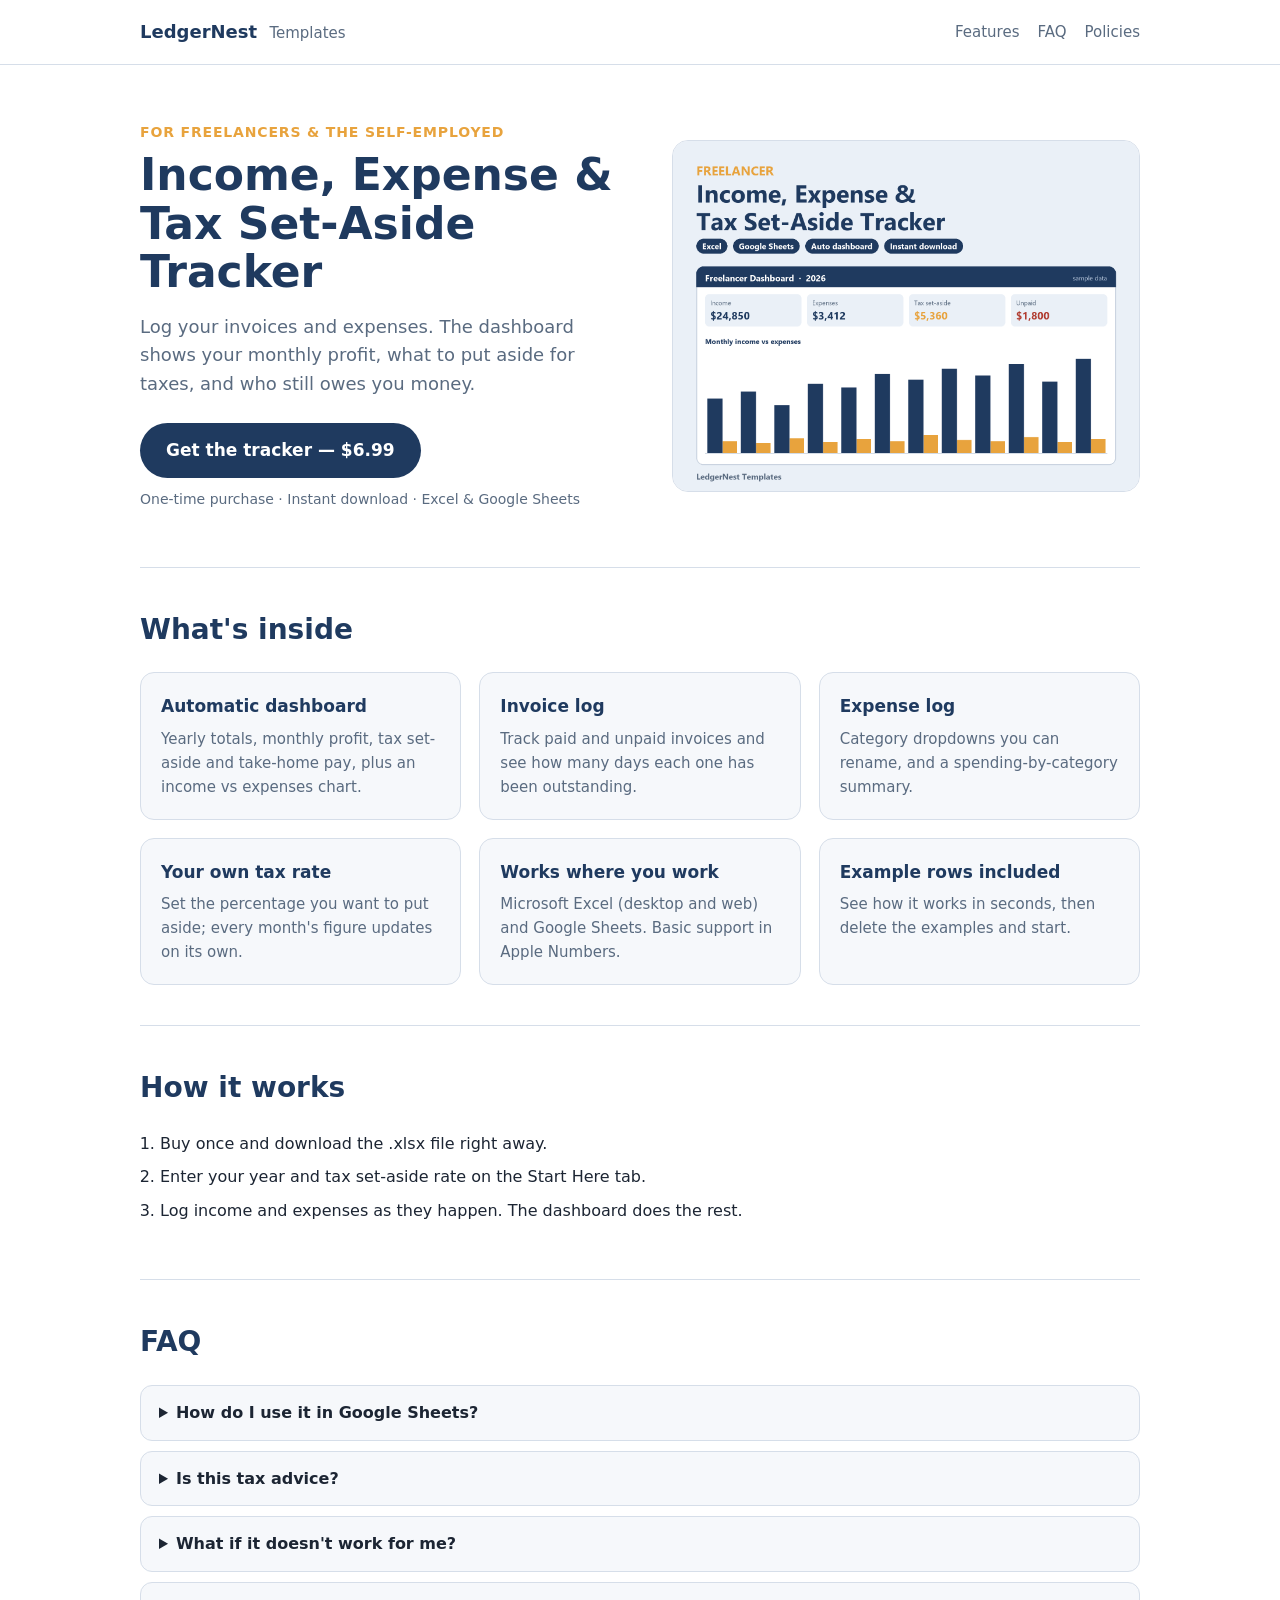
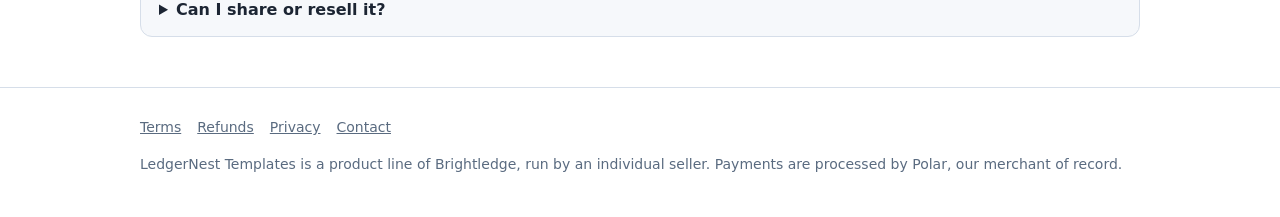
==== index.html @ d07756fc "Add files via upload" ====
<!doctype html>
<html lang="en">
<head>
<meta charset="utf-8">
<meta name="viewport" content="width=device-width,initial-scale=1">
<title>Freelancer Income, Expense & Tax Set-Aside Tracker | LedgerNest Templates</title>
<meta name="description" content="A spreadsheet template for freelancers: log invoices and expenses, see monthly profit, and know how much to set aside for taxes. Works in Excel and Google Sheets.">
<meta property="og:title" content="Freelancer Income, Expense & Tax Set-Aside Tracker">
<meta property="og:description" content="Know what you earned, what you spent, and how much to save for taxes — every month, automatically.">
<meta property="og:image" content="tracker_cover.png">
<link rel="stylesheet" href="style.css">
</head>
<body>
<header><div class="wrap">
  <a class="brand" href="index.html">LedgerNest <small>Templates</small></a>
  <nav><a href="#features">Features</a><a href="#faq">FAQ</a><a href="legal.html">Policies</a></nav>
</div></header>

<main class="wrap">
  <div class="hero">
    <div>
      <div class="eyebrow">For freelancers & the self-employed</div>
      <h1>Income, Expense &amp; Tax Set-Aside Tracker</h1>
      <p class="lead">Log your invoices and expenses. The dashboard shows your monthly profit, what to put aside for taxes, and who still owes you money.</p>
      <a class="buy" href="https://buy.polar.sh/polar_cl_WbAHBMihxtXQrhLjjoKwKH0L1wswCWRqPzZt92fv4GS" id="buy">Get the tracker — $6.99</a>
      <div class="price-note">One-time purchase · Instant download · Excel &amp; Google Sheets</div>
    </div>
    <img src="tracker_cover.png" alt="Preview of the tracker dashboard showing income, expenses, tax set-aside and a monthly chart (sample data)">
  </div>

  <section id="features">
    <h2>What's inside</h2>
    <div class="grid">
      <div class="card"><h3>Automatic dashboard</h3><p>Yearly totals, monthly profit, tax set-aside and take-home pay, plus an income vs expenses chart.</p></div>
      <div class="card"><h3>Invoice log</h3><p>Track paid and unpaid invoices and see how many days each one has been outstanding.</p></div>
      <div class="card"><h3>Expense log</h3><p>Category dropdowns you can rename, and a spending-by-category summary.</p></div>
      <div class="card"><h3>Your own tax rate</h3><p>Set the percentage you want to put aside; every month's figure updates on its own.</p></div>
      <div class="card"><h3>Works where you work</h3><p>Microsoft Excel (desktop and web) and Google Sheets. Basic support in Apple Numbers.</p></div>
      <div class="card"><h3>Example rows included</h3><p>See how it works in seconds, then delete the examples and start.</p></div>
    </div>
  </section>

  <section>
    <h2>How it works</h2>
    <ol class="steps">
      <li>Buy once and download the .xlsx file right away.</li>
      <li>Enter your year and tax set-aside rate on the Start Here tab.</li>
      <li>Log income and expenses as they happen. The dashboard does the rest.</li>
    </ol>
  </section>

  <section id="faq">
    <h2>FAQ</h2>
    <details><summary>How do I use it in Google Sheets?</summary><p>Open Google Drive, upload the .xlsx file, then choose Open with → Google Sheets.</p></details>
    <details><summary>Is this tax advice?</summary><p>No. It's a record-keeping tool. The set-aside figure is a saving estimate based on the rate you choose. Check your actual obligations with a qualified professional.</p></details>
    <details><summary>What if it doesn't work for me?</summary><p>Email us within 14 days of purchase and we'll help, or refund you in full. See the <a href="legal.html#refunds">refund policy</a>.</p></details>
    <details><summary>Can I share or resell it?</summary><p>The license covers one person or one business. Please don't resell or redistribute the file.</p></details>
  </section>
</main>

<footer><div class="wrap">
  <a href="legal.html#terms">Terms</a><a href="legal.html#refunds">Refunds</a><a href="legal.html#privacy">Privacy</a><a href="mailto:brightledge.co@gmail.com">Contact</a>
  <p>LedgerNest Templates is a product line of Brightledge, run by an individual seller. Payments are processed by Polar, our merchant of record.</p>
</div></footer>
</body>
</html>
---- style.css ----
:root{--navy:#1f3a5f;--light:#eaf0f7;--accent:#e8a33d;--ink:#1c2533;--muted:#5a6b80;--bg:#ffffff;--card:#f6f8fb;--line:#d6dee9}
@media (prefers-color-scheme:dark){:root{--navy:#9fbce0;--light:#16202c;--ink:#e6ecf3;--muted:#9aa9bb;--bg:#0f151d;--card:#16202c;--line:#26364a;--btn:#e8a33d;--btn-ink:#14202e}}
*{box-sizing:border-box}
body{margin:0;font-family:system-ui,-apple-system,"Segoe UI",Roboto,Arial,sans-serif;color:var(--ink);background:var(--bg);line-height:1.6}
a{color:var(--navy)}
.wrap{max-width:1040px;margin:0 auto;padding:0 20px}
header{border-bottom:1px solid var(--line)}
header .wrap{display:flex;justify-content:space-between;align-items:center;height:64px}
.brand{font-weight:700;color:var(--navy);text-decoration:none;font-size:18px}
.brand small{font-weight:500;color:var(--muted);margin-left:6px}
nav a{margin-left:18px;color:var(--muted);text-decoration:none;font-size:15px}
.hero{display:grid;grid-template-columns:1.05fr 1fr;gap:40px;align-items:center;padding:56px 0}
.eyebrow{color:var(--accent);font-weight:700;letter-spacing:.06em;font-size:14px;text-transform:uppercase}
h1{font-size:44px;line-height:1.1;margin:8px 0 16px;color:var(--navy)}
.lead{font-size:18px;color:var(--muted);margin:0 0 24px}
.buy{display:inline-block;background:var(--btn,#1f3a5f);color:var(--btn-ink,#fff);padding:14px 26px;border-radius:999px;font-weight:700;text-decoration:none;font-size:17px}
.buy:hover{filter:brightness(1.15)}
.price-note{font-size:14px;color:var(--muted);margin-top:10px}
.hero img{width:100%;border-radius:16px;border:1px solid var(--line)}
section{padding:40px 0;border-top:1px solid var(--line)}
h2{color:var(--navy);font-size:28px;margin:0 0 20px}
.grid{display:grid;grid-template-columns:repeat(3,1fr);gap:18px}
.card{background:var(--card);border:1px solid var(--line);border-radius:14px;padding:20px}
.card h3{margin:0 0 6px;font-size:17px;color:var(--navy)}
.card p{margin:0;color:var(--muted);font-size:15px}
ol.steps{padding-left:20px}
ol.steps li{margin-bottom:8px}
details{border:1px solid var(--line);border-radius:12px;padding:14px 18px;margin-bottom:10px;background:var(--card)}
summary{font-weight:600;cursor:pointer}
footer{border-top:1px solid var(--line);padding:28px 0;color:var(--muted);font-size:14px}
footer a{color:var(--muted);margin-right:16px}
.legal h1{font-size:34px}
.legal h2{font-size:22px;margin-top:28px}
@media (max-width:820px){.hero{grid-template-columns:1fr;padding:32px 0}h1{font-size:34px}.grid{grid-template-columns:1fr}nav a{margin-left:12px}}
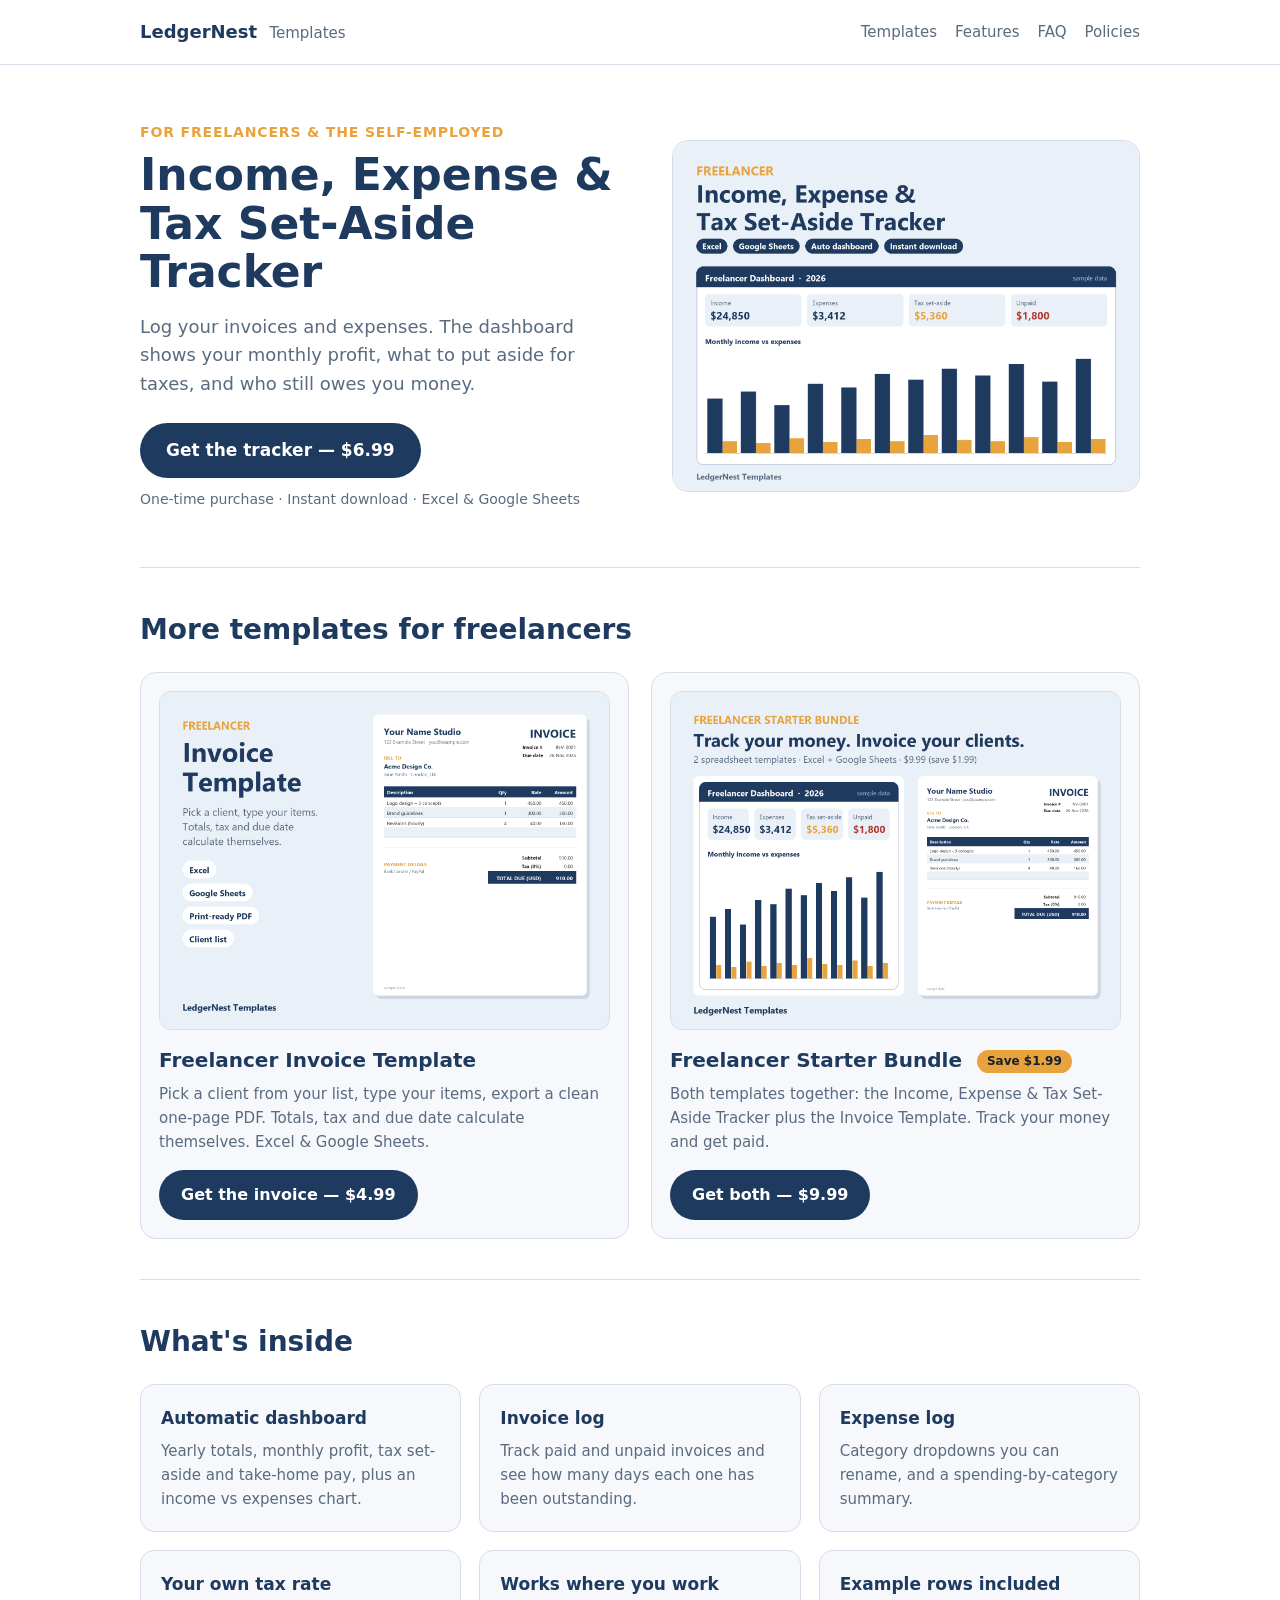
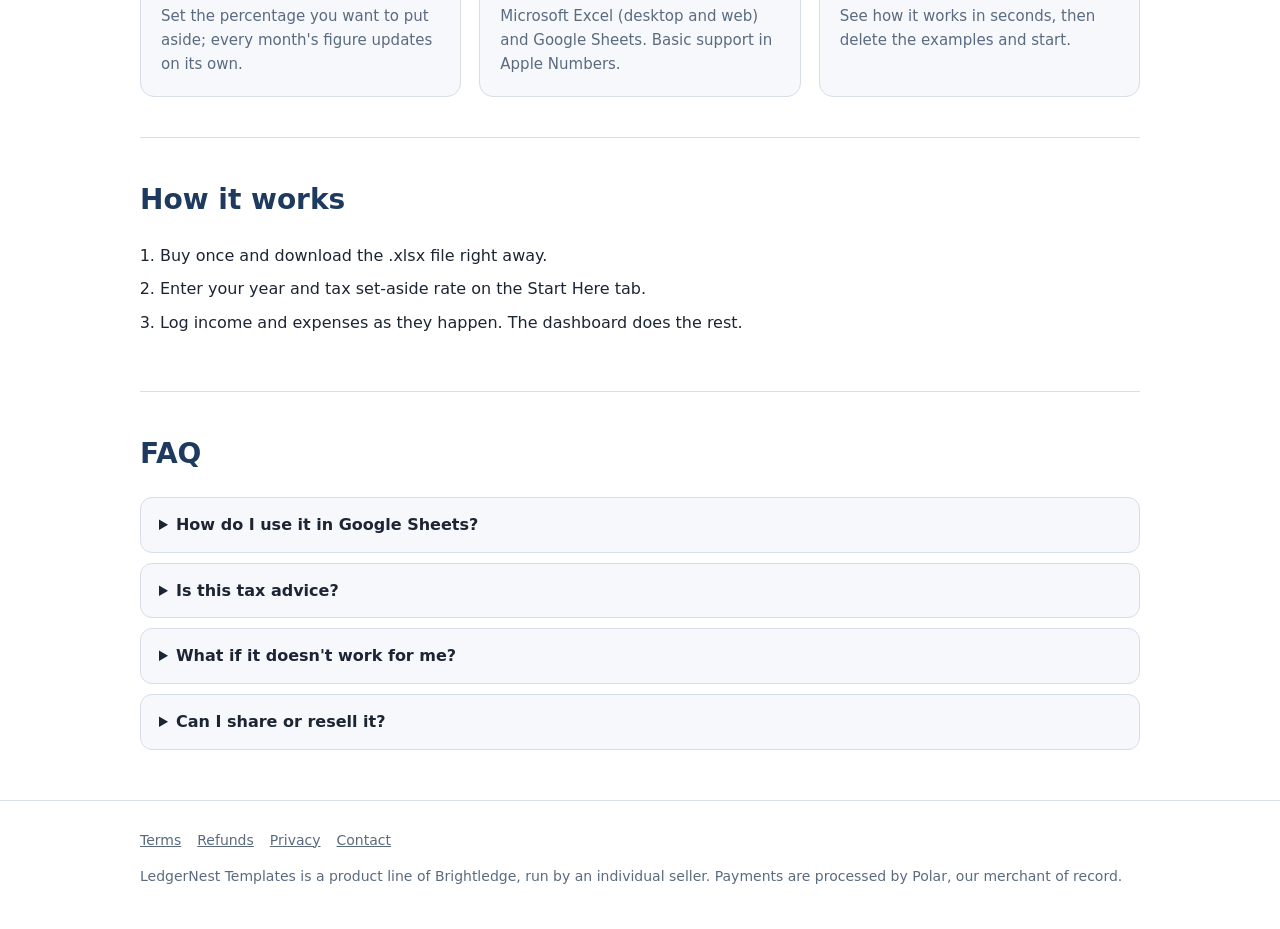
==== commit 2fc303b7: "Add invoice template and starter bundle" ====
--- a/index.html
+++ b/index.html
@@ -1,66 +1,85 @@
-<!doctype html>
-<html lang="en">
-<head>
-<meta charset="utf-8">
-<meta name="viewport" content="width=device-width,initial-scale=1">
-<title>Freelancer Income, Expense & Tax Set-Aside Tracker | LedgerNest Templates</title>
-<meta name="description" content="A spreadsheet template for freelancers: log invoices and expenses, see monthly profit, and know how much to set aside for taxes. Works in Excel and Google Sheets.">
-<meta property="og:title" content="Freelancer Income, Expense & Tax Set-Aside Tracker">
-<meta property="og:description" content="Know what you earned, what you spent, and how much to save for taxes — every month, automatically.">
-<meta property="og:image" content="tracker_cover.png">
-<link rel="stylesheet" href="style.css">
-</head>
-<body>
-<header><div class="wrap">
-  <a class="brand" href="index.html">LedgerNest <small>Templates</small></a>
-  <nav><a href="#features">Features</a><a href="#faq">FAQ</a><a href="legal.html">Policies</a></nav>
-</div></header>
-
-<main class="wrap">
-  <div class="hero">
-    <div>
-      <div class="eyebrow">For freelancers & the self-employed</div>
-      <h1>Income, Expense &amp; Tax Set-Aside Tracker</h1>
-      <p class="lead">Log your invoices and expenses. The dashboard shows your monthly profit, what to put aside for taxes, and who still owes you money.</p>
-      <a class="buy" href="https://buy.polar.sh/polar_cl_WbAHBMihxtXQrhLjjoKwKH0L1wswCWRqPzZt92fv4GS" id="buy">Get the tracker — $6.99</a>
-      <div class="price-note">One-time purchase · Instant download · Excel &amp; Google Sheets</div>
-    </div>
-    <img src="tracker_cover.png" alt="Preview of the tracker dashboard showing income, expenses, tax set-aside and a monthly chart (sample data)">
-  </div>
-
-  <section id="features">
-    <h2>What's inside</h2>
-    <div class="grid">
-      <div class="card"><h3>Automatic dashboard</h3><p>Yearly totals, monthly profit, tax set-aside and take-home pay, plus an income vs expenses chart.</p></div>
-      <div class="card"><h3>Invoice log</h3><p>Track paid and unpaid invoices and see how many days each one has been outstanding.</p></div>
-      <div class="card"><h3>Expense log</h3><p>Category dropdowns you can rename, and a spending-by-category summary.</p></div>
-      <div class="card"><h3>Your own tax rate</h3><p>Set the percentage you want to put aside; every month's figure updates on its own.</p></div>
-      <div class="card"><h3>Works where you work</h3><p>Microsoft Excel (desktop and web) and Google Sheets. Basic support in Apple Numbers.</p></div>
-      <div class="card"><h3>Example rows included</h3><p>See how it works in seconds, then delete the examples and start.</p></div>
-    </div>
-  </section>
-
-  <section>
-    <h2>How it works</h2>
-    <ol class="steps">
-      <li>Buy once and download the .xlsx file right away.</li>
-      <li>Enter your year and tax set-aside rate on the Start Here tab.</li>
-      <li>Log income and expenses as they happen. The dashboard does the rest.</li>
-    </ol>
-  </section>
-
-  <section id="faq">
-    <h2>FAQ</h2>
-    <details><summary>How do I use it in Google Sheets?</summary><p>Open Google Drive, upload the .xlsx file, then choose Open with → Google Sheets.</p></details>
-    <details><summary>Is this tax advice?</summary><p>No. It's a record-keeping tool. The set-aside figure is a saving estimate based on the rate you choose. Check your actual obligations with a qualified professional.</p></details>
-    <details><summary>What if it doesn't work for me?</summary><p>Email us within 14 days of purchase and we'll help, or refund you in full. See the <a href="legal.html#refunds">refund policy</a>.</p></details>
-    <details><summary>Can I share or resell it?</summary><p>The license covers one person or one business. Please don't resell or redistribute the file.</p></details>
-  </section>
-</main>
-
-<footer><div class="wrap">
-  <a href="legal.html#terms">Terms</a><a href="legal.html#refunds">Refunds</a><a href="legal.html#privacy">Privacy</a><a href="mailto:brightledge.co@gmail.com">Contact</a>
-  <p>LedgerNest Templates is a product line of Brightledge, run by an individual seller. Payments are processed by Polar, our merchant of record.</p>
-</div></footer>
-</body>
-</html>
+<!doctype html>
+<html lang="en">
+<head>
+<meta charset="utf-8">
+<meta name="viewport" content="width=device-width,initial-scale=1">
+<meta name="p:domain_verify" content="872878f264377b53b2d06bfe8a770d4b"/>
+<title>Freelancer Income, Expense & Tax Set-Aside Tracker | LedgerNest Templates</title>
+<meta name="description" content="A spreadsheet template for freelancers: log invoices and expenses, see monthly profit, and know how much to set aside for taxes. Works in Excel and Google Sheets.">
+<meta property="og:title" content="Freelancer Income, Expense & Tax Set-Aside Tracker">
+<meta property="og:description" content="Know what you earned, what you spent, and how much to save for taxes — every month, automatically.">
+<meta property="og:image" content="tracker_cover.png">
+<link rel="stylesheet" href="style.css">
+</head>
+<body>
+<header><div class="wrap">
+  <a class="brand" href="index.html">LedgerNest <small>Templates</small></a>
+  <nav><a href="#templates">Templates</a><a href="#features">Features</a><a href="#faq">FAQ</a><a href="legal.html">Policies</a></nav>
+</div></header>
+
+<main class="wrap">
+  <div class="hero">
+    <div>
+      <div class="eyebrow">For freelancers & the self-employed</div>
+      <h1>Income, Expense &amp; Tax Set-Aside Tracker</h1>
+      <p class="lead">Log your invoices and expenses. The dashboard shows your monthly profit, what to put aside for taxes, and who still owes you money.</p>
+      <a class="buy" href="https://buy.polar.sh/polar_cl_WbAHBMihxtXQrhLjjoKwKH0L1wswCWRqPzZt92fv4GS" id="buy">Get the tracker — $6.99</a>
+      <div class="price-note">One-time purchase · Instant download · Excel &amp; Google Sheets</div>
+    </div>
+    <img src="tracker_cover.png" alt="Preview of the tracker dashboard showing income, expenses, tax set-aside and a monthly chart (sample data)">
+  </div>
+
+  <section id="templates">
+    <h2>More templates for freelancers</h2>
+    <div class="products">
+      <div class="product">
+        <img src="invoice_cover.png" alt="Preview of the invoice template with client details, line items and total due (sample data)">
+        <h3>Freelancer Invoice Template</h3>
+        <p>Pick a client from your list, type your items, export a clean one-page PDF. Totals, tax and due date calculate themselves. Excel &amp; Google Sheets.</p>
+        <a class="buy" href="https://buy.polar.sh/polar_cl_09r0wgSSpL73y9MisGzScxpoPEbtoGeTaCMSq1oBC8S">Get the invoice — $4.99</a>
+      </div>
+      <div class="product">
+        <img src="bundle_cover.png" alt="Preview of the starter bundle: the money tracker dashboard and the invoice template (sample data)">
+        <h3>Freelancer Starter Bundle <span class="tag">Save $1.99</span></h3>
+        <p>Both templates together: the Income, Expense &amp; Tax Set-Aside Tracker plus the Invoice Template. Track your money and get paid.</p>
+        <a class="buy" href="https://buy.polar.sh/polar_cl_2Gz4Y68DLMh4Cavl6zsm9xpUPy2vE5Z3qPBbm3h8cJ7">Get both — $9.99</a>
+      </div>
+    </div>
+  </section>
+
+  <section id="features">
+    <h2>What's inside</h2>
+    <div class="grid">
+      <div class="card"><h3>Automatic dashboard</h3><p>Yearly totals, monthly profit, tax set-aside and take-home pay, plus an income vs expenses chart.</p></div>
+      <div class="card"><h3>Invoice log</h3><p>Track paid and unpaid invoices and see how many days each one has been outstanding.</p></div>
+      <div class="card"><h3>Expense log</h3><p>Category dropdowns you can rename, and a spending-by-category summary.</p></div>
+      <div class="card"><h3>Your own tax rate</h3><p>Set the percentage you want to put aside; every month's figure updates on its own.</p></div>
+      <div class="card"><h3>Works where you work</h3><p>Microsoft Excel (desktop and web) and Google Sheets. Basic support in Apple Numbers.</p></div>
+      <div class="card"><h3>Example rows included</h3><p>See how it works in seconds, then delete the examples and start.</p></div>
+    </div>
+  </section>
+
+  <section>
+    <h2>How it works</h2>
+    <ol class="steps">
+      <li>Buy once and download the .xlsx file right away.</li>
+      <li>Enter your year and tax set-aside rate on the Start Here tab.</li>
+      <li>Log income and expenses as they happen. The dashboard does the rest.</li>
+    </ol>
+  </section>
+
+  <section id="faq">
+    <h2>FAQ</h2>
+    <details><summary>How do I use it in Google Sheets?</summary><p>Open Google Drive, upload the .xlsx file, then choose Open with → Google Sheets.</p></details>
+    <details><summary>Is this tax advice?</summary><p>No. It's a record-keeping tool. The set-aside figure is a saving estimate based on the rate you choose. Check your actual obligations with a qualified professional.</p></details>
+    <details><summary>What if it doesn't work for me?</summary><p>Email us within 14 days of purchase and we'll help, or refund you in full. See the <a href="legal.html#refunds">refund policy</a>.</p></details>
+    <details><summary>Can I share or resell it?</summary><p>The license covers one person or one business. Please don't resell or redistribute the file.</p></details>
+  </section>
+</main>
+
+<footer><div class="wrap">
+  <a href="legal.html#terms">Terms</a><a href="legal.html#refunds">Refunds</a><a href="legal.html#privacy">Privacy</a><a href="mailto:brightledge.co@gmail.com">Contact</a>
+  <p>LedgerNest Templates is a product line of Brightledge, run by an individual seller. Payments are processed by Polar, our merchant of record.</p>
+</div></footer>
+</body>
+</html>
--- a/style.css
+++ b/style.css
@@ -1,34 +1,42 @@
-:root{--navy:#1f3a5f;--light:#eaf0f7;--accent:#e8a33d;--ink:#1c2533;--muted:#5a6b80;--bg:#ffffff;--card:#f6f8fb;--line:#d6dee9}
-@media (prefers-color-scheme:dark){:root{--navy:#9fbce0;--light:#16202c;--ink:#e6ecf3;--muted:#9aa9bb;--bg:#0f151d;--card:#16202c;--line:#26364a;--btn:#e8a33d;--btn-ink:#14202e}}
-*{box-sizing:border-box}
-body{margin:0;font-family:system-ui,-apple-system,"Segoe UI",Roboto,Arial,sans-serif;color:var(--ink);background:var(--bg);line-height:1.6}
-a{color:var(--navy)}
-.wrap{max-width:1040px;margin:0 auto;padding:0 20px}
-header{border-bottom:1px solid var(--line)}
-header .wrap{display:flex;justify-content:space-between;align-items:center;height:64px}
-.brand{font-weight:700;color:var(--navy);text-decoration:none;font-size:18px}
-.brand small{font-weight:500;color:var(--muted);margin-left:6px}
-nav a{margin-left:18px;color:var(--muted);text-decoration:none;font-size:15px}
-.hero{display:grid;grid-template-columns:1.05fr 1fr;gap:40px;align-items:center;padding:56px 0}
-.eyebrow{color:var(--accent);font-weight:700;letter-spacing:.06em;font-size:14px;text-transform:uppercase}
-h1{font-size:44px;line-height:1.1;margin:8px 0 16px;color:var(--navy)}
-.lead{font-size:18px;color:var(--muted);margin:0 0 24px}
-.buy{display:inline-block;background:var(--btn,#1f3a5f);color:var(--btn-ink,#fff);padding:14px 26px;border-radius:999px;font-weight:700;text-decoration:none;font-size:17px}
-.buy:hover{filter:brightness(1.15)}
-.price-note{font-size:14px;color:var(--muted);margin-top:10px}
-.hero img{width:100%;border-radius:16px;border:1px solid var(--line)}
-section{padding:40px 0;border-top:1px solid var(--line)}
-h2{color:var(--navy);font-size:28px;margin:0 0 20px}
-.grid{display:grid;grid-template-columns:repeat(3,1fr);gap:18px}
-.card{background:var(--card);border:1px solid var(--line);border-radius:14px;padding:20px}
-.card h3{margin:0 0 6px;font-size:17px;color:var(--navy)}
-.card p{margin:0;color:var(--muted);font-size:15px}
-ol.steps{padding-left:20px}
-ol.steps li{margin-bottom:8px}
-details{border:1px solid var(--line);border-radius:12px;padding:14px 18px;margin-bottom:10px;background:var(--card)}
-summary{font-weight:600;cursor:pointer}
-footer{border-top:1px solid var(--line);padding:28px 0;color:var(--muted);font-size:14px}
-footer a{color:var(--muted);margin-right:16px}
-.legal h1{font-size:34px}
-.legal h2{font-size:22px;margin-top:28px}
-@media (max-width:820px){.hero{grid-template-columns:1fr;padding:32px 0}h1{font-size:34px}.grid{grid-template-columns:1fr}nav a{margin-left:12px}}
+:root{--navy:#1f3a5f;--light:#eaf0f7;--accent:#e8a33d;--ink:#1c2533;--muted:#5a6b80;--bg:#ffffff;--card:#f6f8fb;--line:#d6dee9}
+@media (prefers-color-scheme:dark){:root{--navy:#9fbce0;--light:#16202c;--ink:#e6ecf3;--muted:#9aa9bb;--bg:#0f151d;--card:#16202c;--line:#26364a;--btn:#e8a33d;--btn-ink:#14202e}}
+*{box-sizing:border-box}
+body{margin:0;font-family:system-ui,-apple-system,"Segoe UI",Roboto,Arial,sans-serif;color:var(--ink);background:var(--bg);line-height:1.6}
+a{color:var(--navy)}
+.wrap{max-width:1040px;margin:0 auto;padding:0 20px}
+header{border-bottom:1px solid var(--line)}
+header .wrap{display:flex;justify-content:space-between;align-items:center;height:64px}
+.brand{font-weight:700;color:var(--navy);text-decoration:none;font-size:18px}
+.brand small{font-weight:500;color:var(--muted);margin-left:6px}
+nav a{margin-left:18px;color:var(--muted);text-decoration:none;font-size:15px}
+.hero{display:grid;grid-template-columns:1.05fr 1fr;gap:40px;align-items:center;padding:56px 0}
+.eyebrow{color:var(--accent);font-weight:700;letter-spacing:.06em;font-size:14px;text-transform:uppercase}
+h1{font-size:44px;line-height:1.1;margin:8px 0 16px;color:var(--navy)}
+.lead{font-size:18px;color:var(--muted);margin:0 0 24px}
+.buy{display:inline-block;background:var(--btn,#1f3a5f);color:var(--btn-ink,#fff);padding:14px 26px;border-radius:999px;font-weight:700;text-decoration:none;font-size:17px}
+.buy:hover{filter:brightness(1.15)}
+.price-note{font-size:14px;color:var(--muted);margin-top:10px}
+.hero img{width:100%;border-radius:16px;border:1px solid var(--line)}
+section{padding:40px 0;border-top:1px solid var(--line)}
+h2{color:var(--navy);font-size:28px;margin:0 0 20px}
+.grid{display:grid;grid-template-columns:repeat(3,1fr);gap:18px}
+.card{background:var(--card);border:1px solid var(--line);border-radius:14px;padding:20px}
+.card h3{margin:0 0 6px;font-size:17px;color:var(--navy)}
+.card p{margin:0;color:var(--muted);font-size:15px}
+ol.steps{padding-left:20px}
+ol.steps li{margin-bottom:8px}
+details{border:1px solid var(--line);border-radius:12px;padding:14px 18px;margin-bottom:10px;background:var(--card)}
+summary{font-weight:600;cursor:pointer}
+footer{border-top:1px solid var(--line);padding:28px 0;color:var(--muted);font-size:14px}
+footer a{color:var(--muted);margin-right:16px}
+.legal h1{font-size:34px}
+.legal h2{font-size:22px;margin-top:28px}
+.products{display:grid;grid-template-columns:repeat(2,1fr);gap:22px}
+.product{background:var(--card);border:1px solid var(--line);border-radius:16px;padding:18px;display:flex;flex-direction:column}
+.product img{width:100%;border-radius:12px;border:1px solid var(--line);margin-bottom:14px}
+.product h3{margin:0 0 6px;font-size:20px;color:var(--navy)}
+.product p{margin:0 0 16px;color:var(--muted);font-size:15px;flex:1}
+.product .buy{align-self:flex-start;font-size:16px;padding:12px 22px}
+.tag{display:inline-block;background:var(--accent);color:#14202e;font-size:12px;font-weight:700;border-radius:999px;padding:2px 10px;margin-left:8px;vertical-align:middle}
+@media (max-width:820px){.products{grid-template-columns:1fr}}
+@media (max-width:820px){.hero{grid-template-columns:1fr;padding:32px 0}h1{font-size:34px}.grid{grid-template-columns:1fr}nav a{margin-left:12px}}
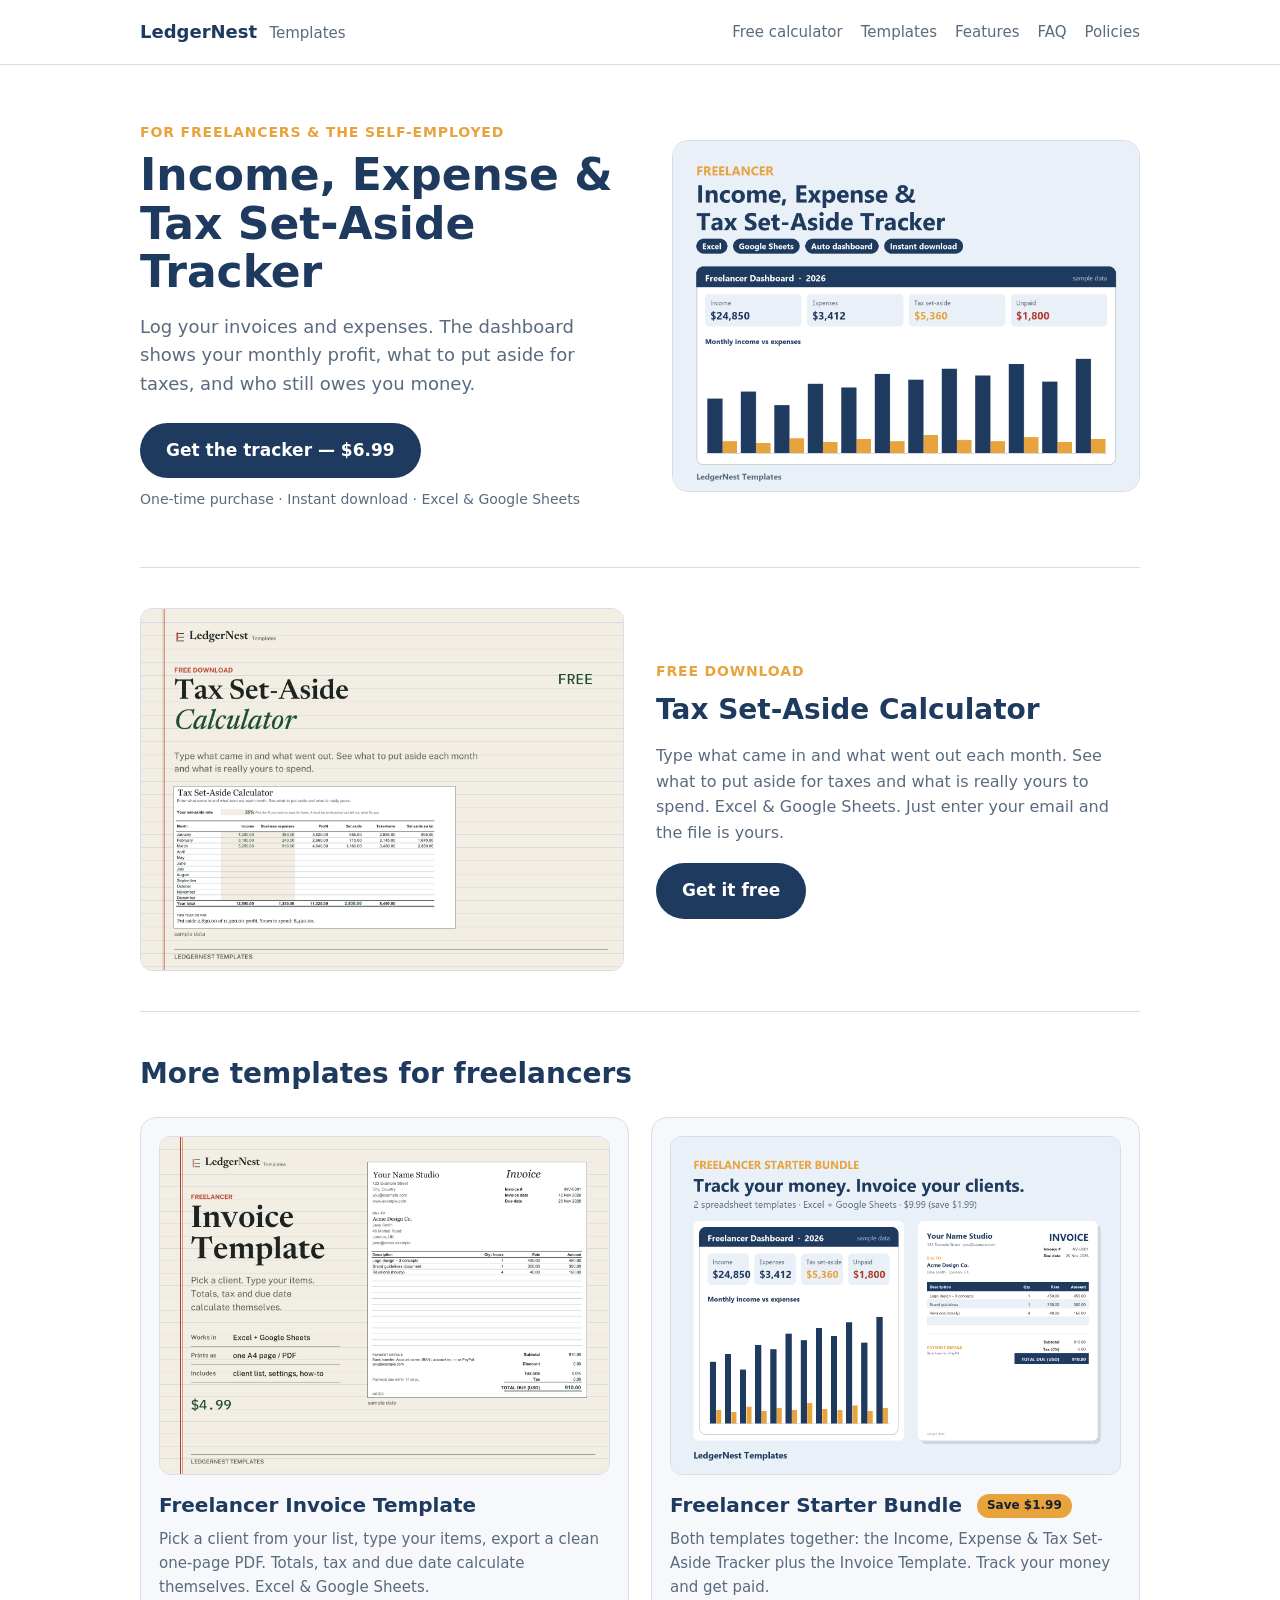
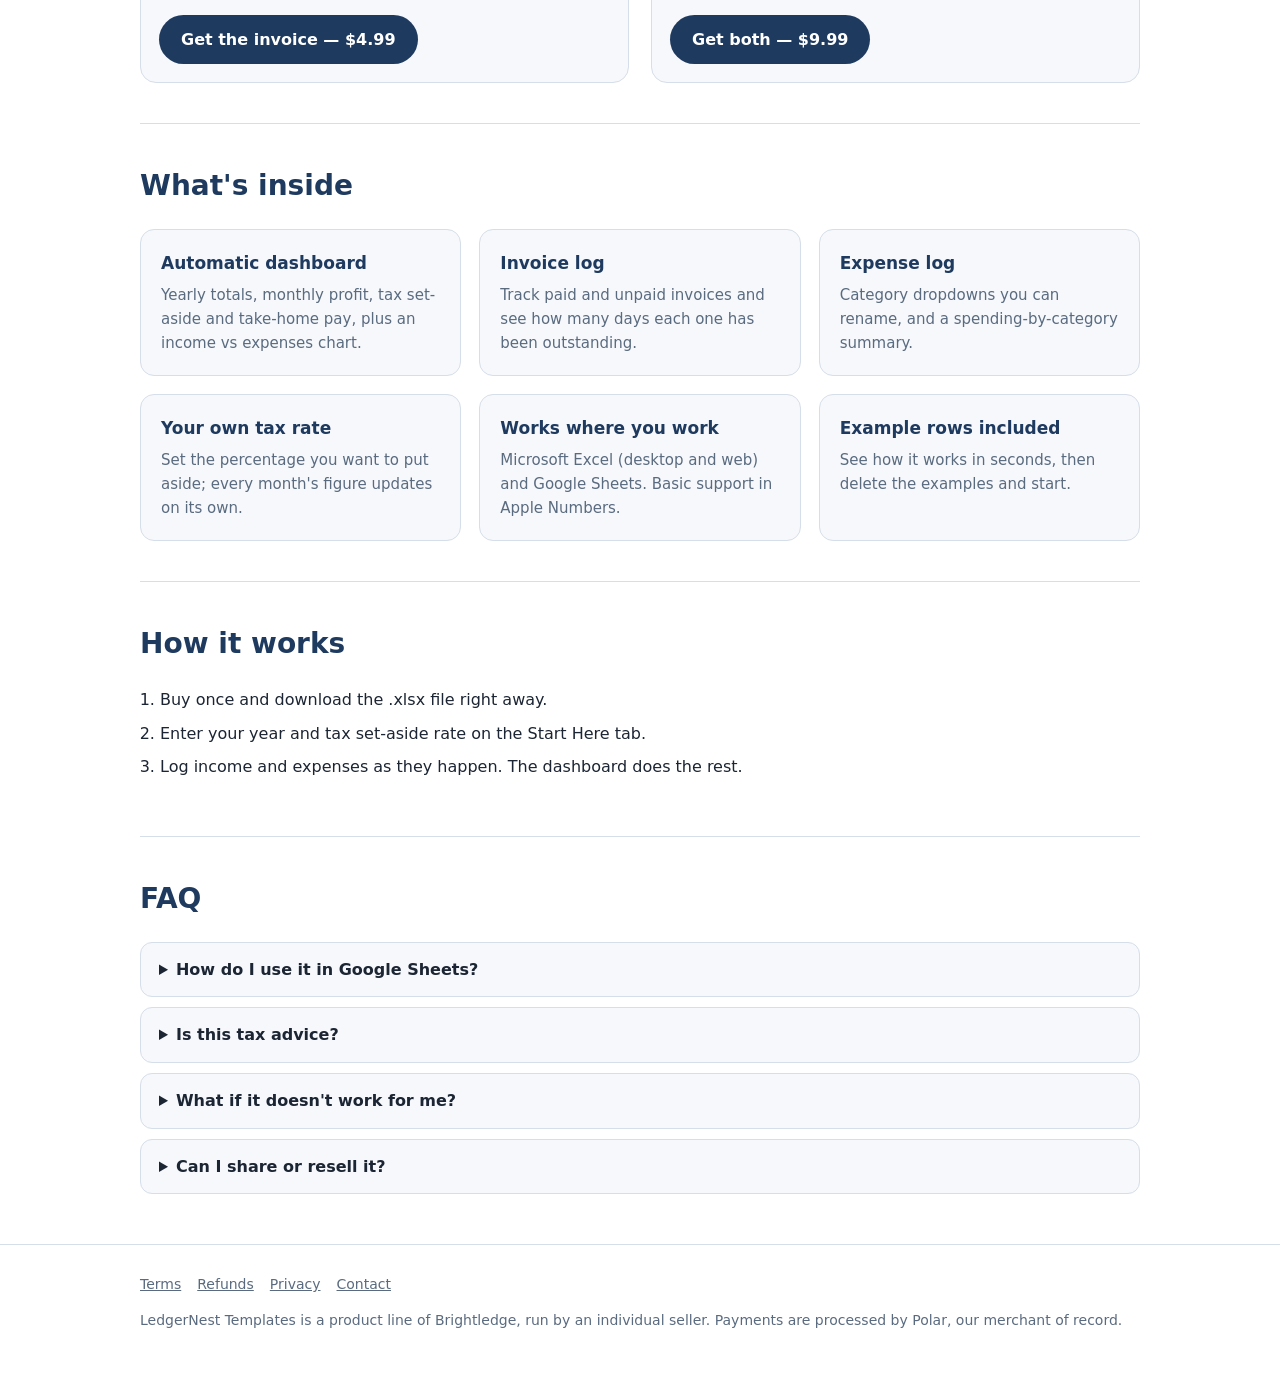
==== commit f37919aa: "Add free tax set-aside calculator section" ====
--- a/index.html
+++ b/index.html
@@ -14,7 +14,7 @@
 <body>
 <header><div class="wrap">
   <a class="brand" href="index.html">LedgerNest <small>Templates</small></a>
-  <nav><a href="#templates">Templates</a><a href="#features">Features</a><a href="#faq">FAQ</a><a href="legal.html">Policies</a></nav>
+  <nav><a href="#free">Free calculator</a><a href="#templates">Templates</a><a href="#features">Features</a><a href="#faq">FAQ</a><a href="legal.html">Policies</a></nav>
 </div></header>
 
 <main class="wrap">
@@ -28,6 +28,16 @@
     </div>
     <img src="tracker_cover.png" alt="Preview of the tracker dashboard showing income, expenses, tax set-aside and a monthly chart (sample data)">
   </div>
+
+  <section id="free" class="free">
+    <img src="free_calc_cover.png" alt="Preview of the free tax set-aside calculator: monthly income, expenses, profit and set-aside (sample data)">
+    <div>
+      <div class="eyebrow">Free download</div>
+      <h2>Tax Set-Aside Calculator</h2>
+      <p>Type what came in and what went out each month. See what to put aside for taxes and what is really yours to spend. Excel &amp; Google Sheets. Just enter your email and the file is yours.</p>
+      <a class="buy" href="https://buy.polar.sh/polar_cl_tJc9sKFa0xZblreXTaw5InO7ePHPBUqAyVdB54JUPQ6">Get it free</a>
+    </div>
+  </section>
 
   <section id="templates">
     <h2>More templates for freelancers</h2>
--- a/style.css
+++ b/style.css
@@ -38,5 +38,11 @@
 .product p{margin:0 0 16px;color:var(--muted);font-size:15px;flex:1}
 .product .buy{align-self:flex-start;font-size:16px;padding:12px 22px}
 .tag{display:inline-block;background:var(--accent);color:#14202e;font-size:12px;font-weight:700;border-radius:999px;padding:2px 10px;margin-left:8px;vertical-align:middle}
+
+.free{display:grid;grid-template-columns:1fr 1fr;gap:32px;align-items:center}
+.free img{width:100%;border-radius:12px;border:1px solid var(--line)}
+.free h2{margin:6px 0 10px}
+.free p{color:var(--muted);margin:0 0 18px}
+@media (max-width:820px){.free{grid-template-columns:1fr}}
 @media (max-width:820px){.products{grid-template-columns:1fr}}
 @media (max-width:820px){.hero{grid-template-columns:1fr;padding:32px 0}h1{font-size:34px}.grid{grid-template-columns:1fr}nav a{margin-left:12px}}
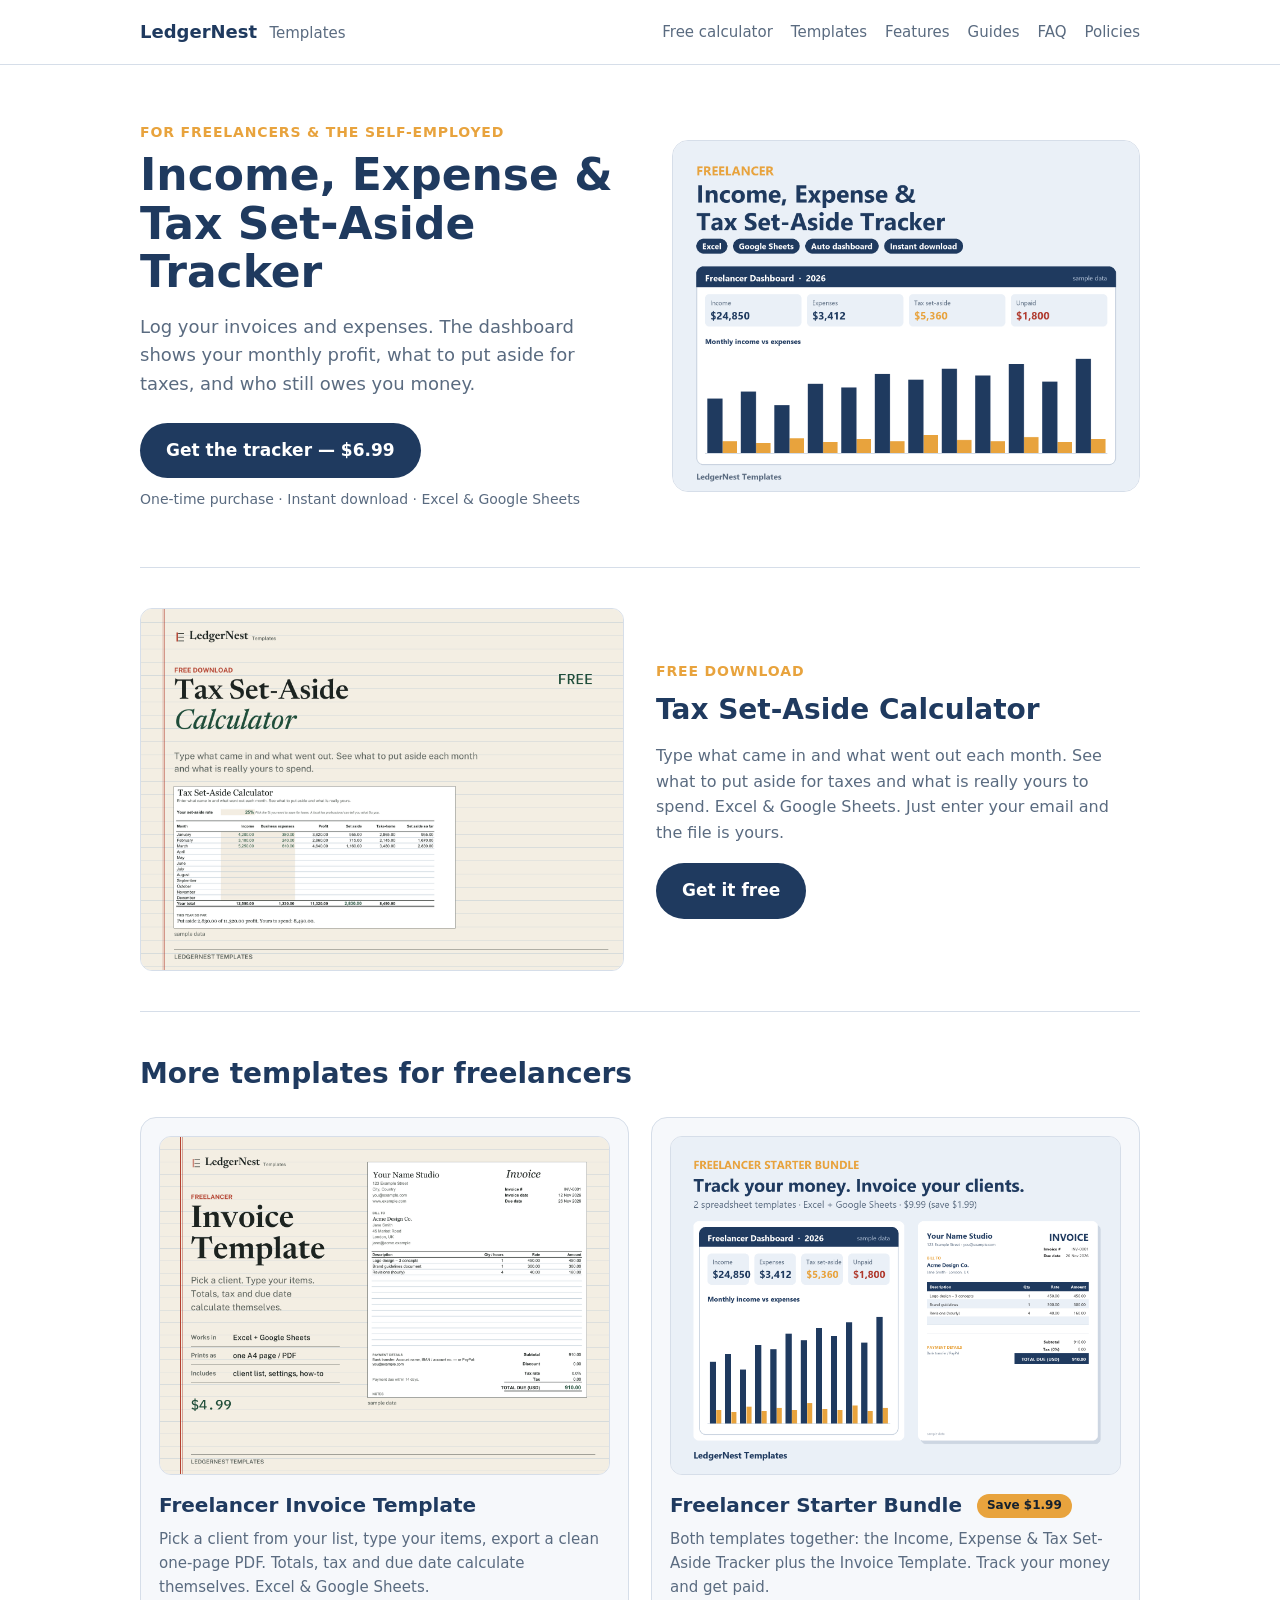
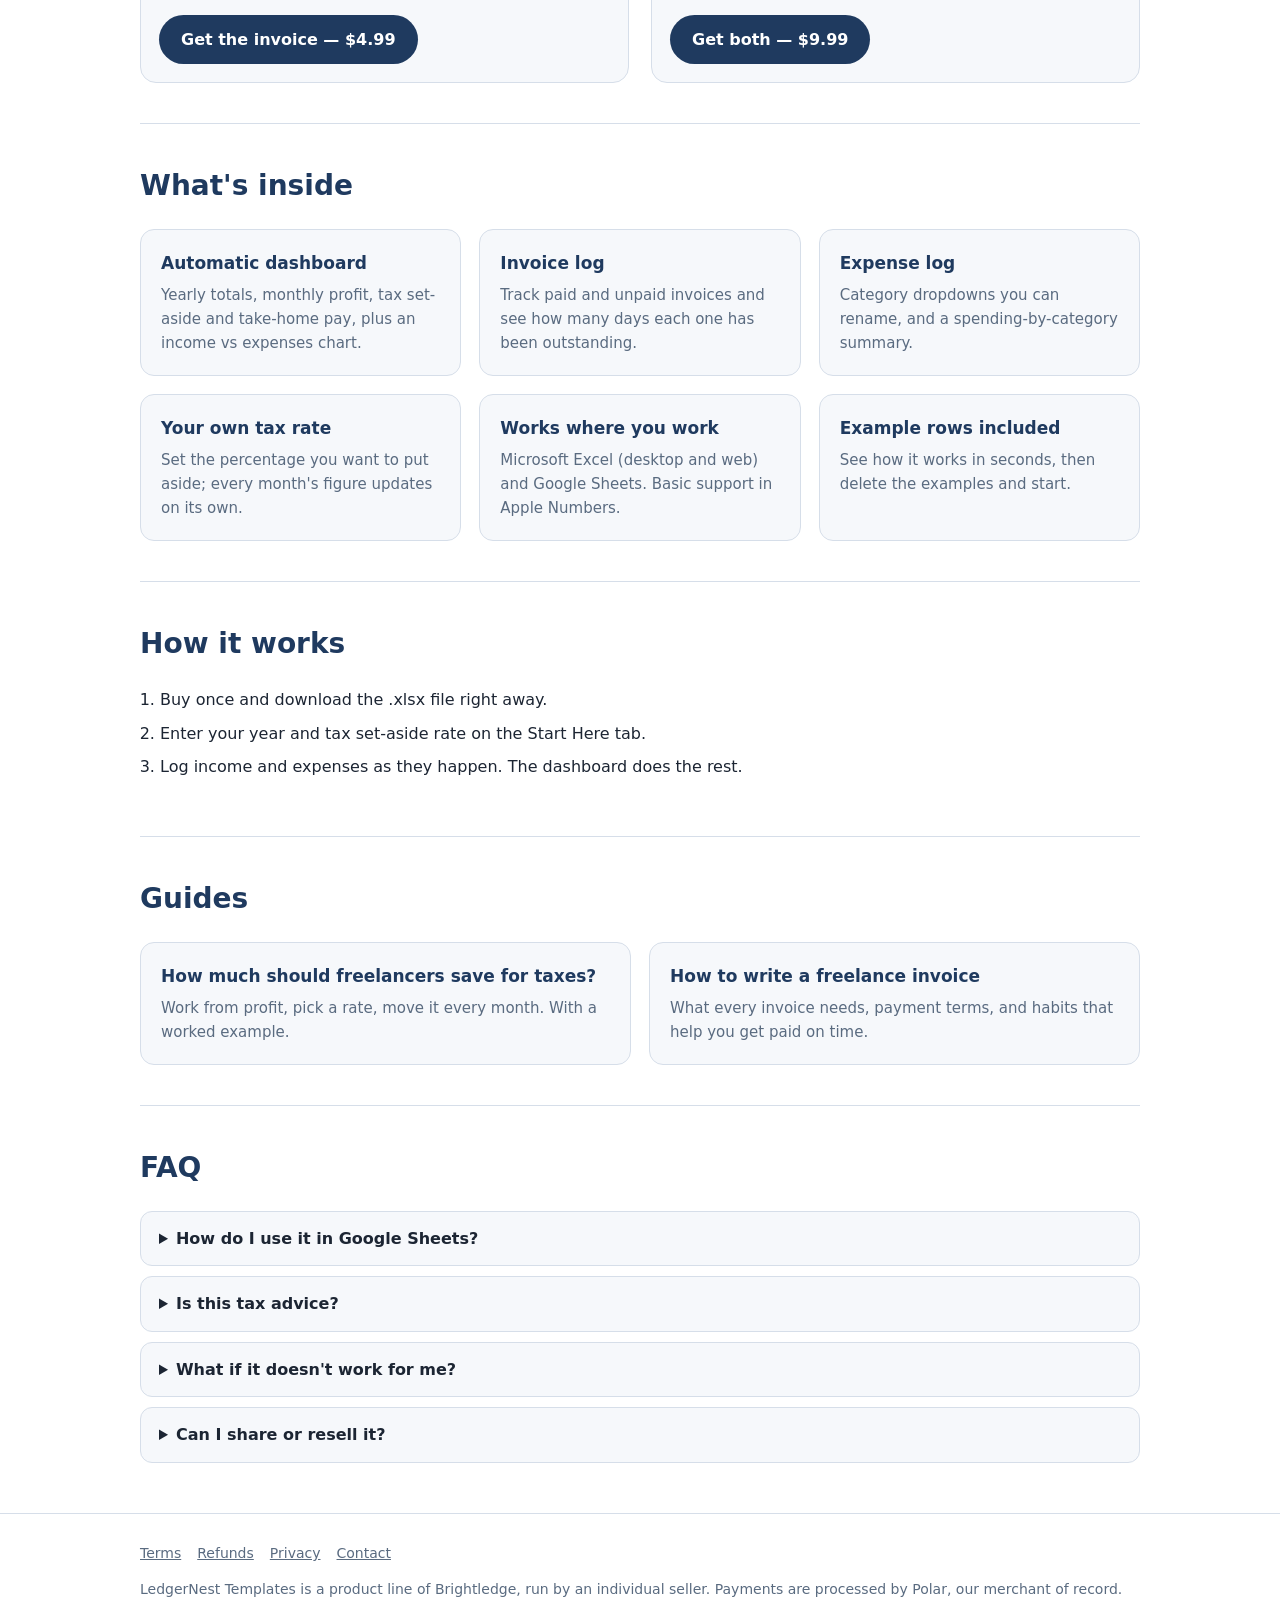
==== commit 0a3df175: "Add tax set-aside and invoice guides" ====
--- a/index.html
+++ b/index.html
@@ -14,7 +14,7 @@
 <body>
 <header><div class="wrap">
   <a class="brand" href="index.html">LedgerNest <small>Templates</small></a>
-  <nav><a href="#free">Free calculator</a><a href="#templates">Templates</a><a href="#features">Features</a><a href="#faq">FAQ</a><a href="legal.html">Policies</a></nav>
+  <nav><a href="#free">Free calculator</a><a href="#templates">Templates</a><a href="#features">Features</a><a href="#guides">Guides</a><a href="#faq">FAQ</a><a href="legal.html">Policies</a></nav>
 </div></header>
 
 <main class="wrap">
@@ -78,6 +78,14 @@
     </ol>
   </section>
 
+  <section id="guides">
+    <h2>Guides</h2>
+    <div class="grid guides">
+      <a class="card" href="freelancer-tax-set-aside.html"><h3>How much should freelancers save for taxes?</h3><p>Work from profit, pick a rate, move it every month. With a worked example.</p></a>
+      <a class="card" href="how-to-write-a-freelance-invoice.html"><h3>How to write a freelance invoice</h3><p>What every invoice needs, payment terms, and habits that help you get paid on time.</p></a>
+    </div>
+  </section>
+
   <section id="faq">
     <h2>FAQ</h2>
     <details><summary>How do I use it in Google Sheets?</summary><p>Open Google Drive, upload the .xlsx file, then choose Open with → Google Sheets.</p></details>
--- a/style.css
+++ b/style.css
@@ -46,3 +46,6 @@
 @media (max-width:820px){.free{grid-template-columns:1fr}}
 @media (max-width:820px){.products{grid-template-columns:1fr}}
 @media (max-width:820px){.hero{grid-template-columns:1fr;padding:32px 0}h1{font-size:34px}.grid{grid-template-columns:1fr}nav a{margin-left:12px}}
+.guides{grid-template-columns:repeat(2,1fr)}.guides a.card{text-decoration:none;color:inherit}.guides a.card:hover{border-color:var(--navy)}
+@media (max-width:820px){.guides{grid-template-columns:1fr}}
+@media (max-width:820px){header .wrap{height:auto;flex-wrap:wrap;padding-top:12px;padding-bottom:10px;gap:4px 0}nav{display:flex;flex-wrap:wrap;gap:4px 14px}nav a{margin-left:0}}
